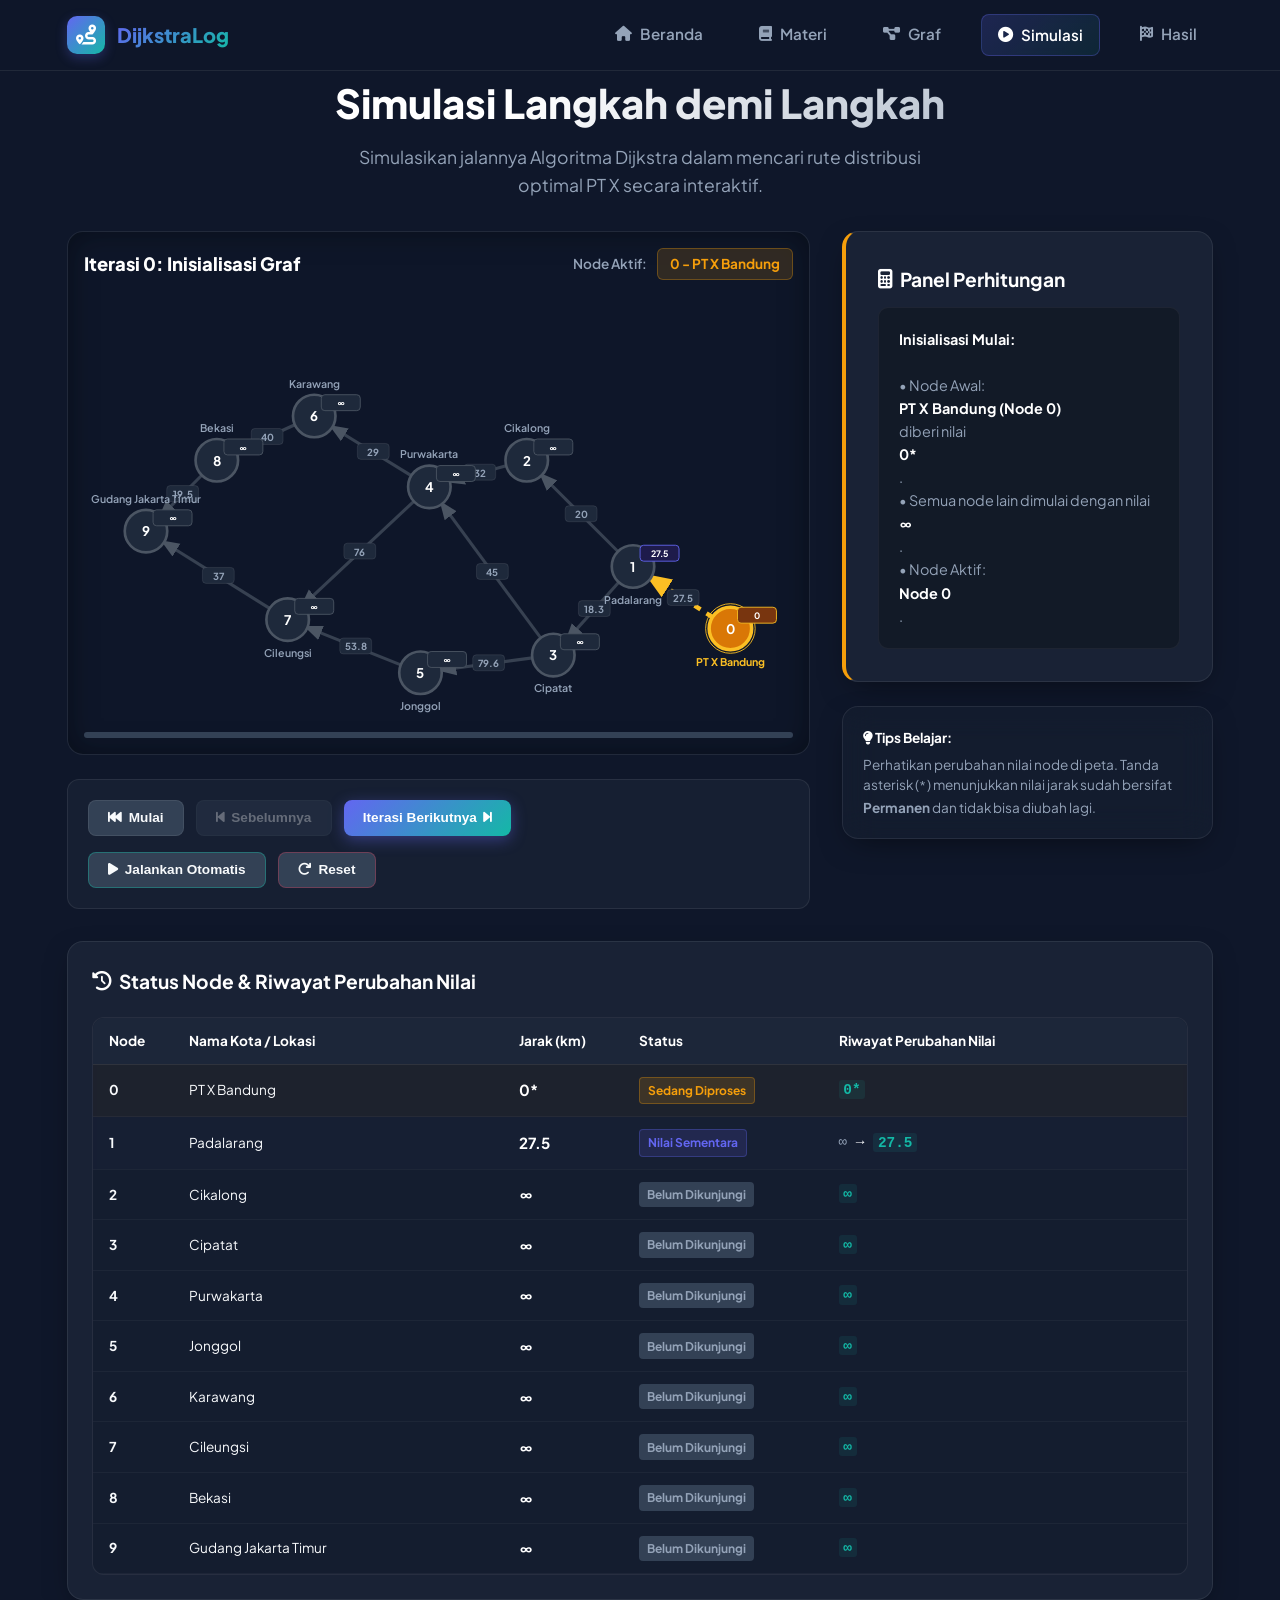
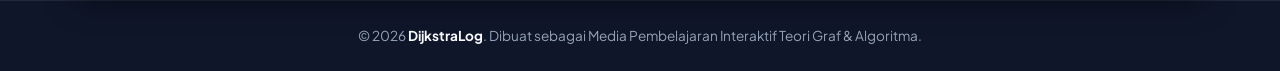
==== pages/simulasi.html @ 768b1071 "first commit" ====
<!DOCTYPE html>
<html lang="id">
<head>
  <meta charset="UTF-8">
  <meta name="viewport" content="width=device-width, initial-scale=1.0">
  <title>Simulasi Dijkstra PT X | DijkstraLog</title>
  
  <!-- Font & Icons -->
  <link rel="stylesheet" href="https://cdnjs.cloudflare.com/ajax/libs/font-awesome/6.4.0/css/all.min.css">
  
  <!-- Custom Styles -->
  <link rel="stylesheet" href="../css/style.css">
  <link rel="stylesheet" href="../css/simulasi.css">
</head>
<body>

  <!-- Navigation Header -->
  <header>
    <div class="container">
      <a href="../index.html" class="logo">
        <div class="logo-icon">
          <i class="fas fa-route"></i>
        </div>
        <span>DijkstraLog</span>
      </a>
      <nav>
        <ul>
          <li><a href="../index.html" class="nav-link"><i class="fas fa-home"></i> Beranda</a></li>
          <li><a href="materi.html" class="nav-link"><i class="fas fa-book"></i> Materi</a></li>
          <li><a href="graf.html" class="nav-link"><i class="fas fa-project-diagram"></i> Graf</a></li>
          <li><a href="simulasi.html" class="nav-link active"><i class="fas fa-play-circle"></i> Simulasi</a></li>
          <li><a href="hasil.html" class="nav-link"><i class="fas fa-flag-checkered"></i> Hasil</a></li>
        </ul>
      </nav>
    </div>
  </header>

  <!-- Main Content -->
  <main class="container">
    <div class="page-header" style="margin-bottom: 2rem;">
      <h1>Simulasi Langkah demi Langkah</h1>
      <p>Simulasikan jalannya Algoritma Dijkstra dalam mencari rute distribusi optimal PT X secara interaktif.</p>
    </div>

    <!-- Dashboard Simulasi -->
    <div class="simulation-container">
      
      <!-- Kolom Kiri/Tengah: Visualisasi & Kontrol -->
      <section class="simulation-main">
        
        <!-- Kartu Graf Visualizer -->
        <div class="sim-svg-card">
          <!-- Judul Iterasi Saat Ini -->
          <div style="display: flex; justify-content: space-between; align-items: center; margin-bottom: 0.75rem;">
            <h2 id="step-title" style="font-size: 1.15rem; font-weight: 800; color: white;">Iterasi 0</h2>
            <div id="active-node-info" style="font-size: 0.85rem; font-weight: 600; color: var(--text-muted);">
              Node Aktif: -
            </div>
          </div>
          
          <!-- Area Render SVG -->
          <div class="svg-wrapper">
            <svg id="simulation-svg" class="graph-svg" viewBox="0 0 800 480"></svg>
          </div>
          
          <!-- Progress Bar Simulasi -->
          <div class="progress-container">
            <div id="simulation-progress" class="progress-bar"></div>
          </div>
        </div>

        <!-- Toolbar Kontrol Simulasi -->
        <div class="control-toolbar">
          <div class="control-buttons">
            <button id="btn-start" class="btn btn-secondary btn-ctrl" title="Mulai dari awal">
              <i class="fas fa-fast-backward"></i> Mulai
            </button>
            <button id="btn-prev" class="btn btn-secondary btn-ctrl" title="Iterasi sebelumnya">
              <i class="fas fa-step-backward"></i> Sebelumnya
            </button>
            <button id="btn-next" class="btn btn-primary btn-ctrl" title="Iterasi berikutnya">
              Iterasi Berikutnya <i class="fas fa-step-forward"></i>
            </button>
          </div>
          
          <div class="control-buttons">
            <button id="btn-auto" class="btn btn-secondary btn-ctrl" style="border-color: rgba(20, 184, 166, 0.4);" title="Jalankan otomatis">
              <i class="fas fa-play"></i> Jalankan Otomatis
            </button>
            <button id="btn-reset" class="btn btn-secondary btn-ctrl" style="border-color: rgba(244, 63, 94, 0.3);" title="Reset simulasi">
              <i class="fas fa-redo"></i> Reset
            </button>
          </div>
        </div>

      </section>

      <!-- Kolom Kanan: Panel Hitung Rinci -->
      <section class="simulation-sidebar">
        
        <!-- Panel Perhitungan Relaksasi -->
        <div class="glass-card calc-card">
          <h3><i class="fas fa-calculator text-amber-500"></i> Panel Perhitungan</h3>
          <div id="calculation-logs" class="log-box">
            Keterangan perhitungan matematis relaksasi akan terupdate otomatis seiring langkah iterasi berjalan.
          </div>
        </div>

        <!-- Petunjuk Kunci -->
        <div class="glass-card" style="padding: 1.25rem; background: rgba(30, 41, 59, 0.3); font-size: 0.85rem;">
          <h4 style="color: white; margin-bottom: 0.4rem;"><i class="fas fa-lightbulb text-teal-400"></i> Tips Belajar:</h4>
          <p style="color: var(--text-muted); line-height: 1.5;">
            Perhatikan perubahan nilai node di peta. Tanda asterisk (<code>*</code>) menunjukkan nilai jarak sudah bersifat <strong>Permanen</strong> dan tidak bisa diubah lagi.
          </p>
        </div>

      </section>

    </div>

    <!-- Bagian Bawah: Tabel Riwayat Perubahan Jarak Node -->
    <section class="history-section" style="margin-top: 2rem;">
      <div class="glass-card" style="padding: 1.5rem;">
        <h3 style="font-size: 1.2rem; color: white; margin-bottom: 1.25rem; display: flex; align-items: center; gap: 0.5rem;">
          <i class="fas fa-history text-indigo-500"></i> Status Node & Riwayat Perubahan Nilai
        </h3>
        
        <div class="history-table-container">
          <table class="history-table" id="nodes-status-table">
            <thead>
              <tr>
                <th style="width: 80px;">Node</th>
                <th>Nama Kota / Lokasi</th>
                <th style="width: 120px;">Jarak (km)</th>
                <th style="width: 200px;">Status</th>
                <th>Riwayat Perubahan Nilai</th>
              </tr>
            </thead>
            <tbody id="nodes-status-tbody">
              <!-- Baris tabel akan di-generate oleh simulation.js -->
            </tbody>
          </table>
        </div>
      </div>
    </section>

  </main>

  <!-- Footer -->
  <footer>
    <div class="container">
      <p>&copy; 2026 <strong>DijkstraLog</strong>. Dibuat sebagai Media Pembelajaran Interaktif Teori Graf & Algoritma.</p>
    </div>
  </footer>

  <!-- Scripts -->
  <script src="../js/data-graph.js"></script>
  <script src="../js/dijkstra.js"></script>
  <script src="../js/graph-visualization.js"></script>
  <script src="../js/simulation.js"></script>
  <script src="../js/main.js"></script>

</body>
</html>
---- css/style.css ----
/**
 * style.css
 * Desain Sistem Global & Tema Premium PT X Dijkstra.
 * Menggunakan tema gelap modern dengan neon glow dan layout responsif.
 */

@import url('https://fonts.googleapis.com/css2?family=Plus+Jakarta+Sans:wght@300;400;500;600;700;800&display=swap');

:root {
  --bg-primary: #0f172a;      /* Slate 900 */
  --bg-secondary: #1e293b;    /* Slate 800 */
  --bg-tertiary: #334155;     /* Slate 700 */
  --accent-indigo: #6366f1;   /* Indigo 500 */
  --accent-teal: #14b8a6;     /* Teal 500 */
  --accent-amber: #f59e0b;    /* Amber 500 */
  --accent-rose: #f43f5e;     /* Rose 500 */
  --accent-emerald: #10b981;  /* Emerald 500 */
  --text-main: #f8fafc;       /* Slate 50 */
  --text-muted: #94a3b8;      /* Slate 400 */
  --glass-bg: rgba(30, 41, 59, 0.7);
  --glass-border: rgba(255, 255, 255, 0.08);
  --shadow-neon: 0 0 20px rgba(99, 102, 241, 0.35);
  --shadow-rose: 0 0 25px rgba(244, 63, 94, 0.5);
  --font-family: 'Plus Jakarta Sans', -apple-system, BlinkMacSystemFont, "Segoe UI", Roboto, sans-serif;
}

/* Reset & Base Styles */
* {
  margin: 0;
  padding: 0;
  box-sizing: border-box;
}

body {
  background-color: var(--bg-primary);
  color: var(--text-main);
  font-family: var(--font-family);
  line-height: 1.6;
  min-height: 100vh;
  display: flex;
  flex-direction: column;
  overflow-x: hidden;
}

/* Container */
.container {
  width: 92%;
  max-width: 1280px;
  margin: 0 auto;
  padding: 0 1rem;
}

/* Navigation Header */
header {
  background-color: rgba(15, 23, 42, 0.85);
  backdrop-filter: blur(12px);
  -webkit-backdrop-filter: blur(12px);
  border-bottom: 1px solid var(--glass-border);
  position: sticky;
  top: 0;
  z-index: 100;
  transition: all 0.3s ease;
}

header .container {
  display: flex;
  justify-content: space-between;
  align-items: center;
  height: 70px;
}

.logo {
  display: flex;
  align-items: center;
  gap: 0.75rem;
  text-decoration: none;
  font-weight: 800;
  font-size: 1.25rem;
  color: var(--text-main);
}

.logo span {
  background: linear-gradient(135deg, var(--accent-indigo), var(--accent-teal));
  -webkit-background-clip: text;
  -webkit-text-fill-color: transparent;
}

.logo-icon {
  background: linear-gradient(135deg, var(--accent-indigo), var(--accent-teal));
  width: 38px;
  height: 38px;
  border-radius: 10px;
  display: flex;
  align-items: center;
  justify-content: center;
  color: white;
  box-shadow: 0 4px 12px rgba(99, 102, 241, 0.3);
}

nav ul {
  display: flex;
  list-style: none;
  gap: 1.5rem;
}

.nav-link {
  text-decoration: none;
  color: var(--text-muted);
  font-weight: 600;
  font-size: 0.95rem;
  padding: 0.5rem 1rem;
  border-radius: 8px;
  transition: all 0.25s ease;
  display: flex;
  align-items: center;
  gap: 0.5rem;
}

.nav-link:hover {
  color: var(--text-main);
  background-color: rgba(255, 255, 255, 0.05);
}

.nav-link.active {
  color: white;
  background: linear-gradient(135deg, rgba(99, 102, 241, 0.2), rgba(20, 184, 166, 0.1));
  border: 1px solid rgba(99, 102, 241, 0.3);
}

/* Glass Card Utility */
.glass-card {
  background: var(--glass-bg);
  backdrop-filter: blur(16px);
  -webkit-backdrop-filter: blur(16px);
  border: 1px solid var(--glass-border);
  border-radius: 16px;
  padding: 2rem;
  box-shadow: 0 10px 30px -10px rgba(0, 0, 0, 0.5);
  transition: transform 0.3s ease, border-color 0.3s ease;
}

.glass-card:hover {
  border-color: rgba(99, 102, 241, 0.25);
}

/* Buttons */
.btn {
  display: inline-flex;
  align-items: center;
  justify-content: center;
  gap: 0.75rem;
  padding: 0.75rem 1.75rem;
  font-weight: 700;
  font-size: 1rem;
  text-decoration: none;
  border-radius: 12px;
  border: none;
  cursor: pointer;
  transition: all 0.3s ease;
}

.btn-primary {
  background: linear-gradient(135deg, var(--accent-indigo), var(--accent-teal));
  color: white;
  box-shadow: 0 4px 15px rgba(99, 102, 241, 0.4);
}

.btn-primary:hover {
  transform: translateY(-2px);
  box-shadow: 0 6px 20px rgba(99, 102, 241, 0.6);
}

.btn-secondary {
  background-color: var(--bg-tertiary);
  color: var(--text-main);
  border: 1px solid var(--glass-border);
}

.btn-secondary:hover {
  background-color: rgba(255, 255, 255, 0.1);
  transform: translateY(-2px);
}

/* Main Layout & Page Titles */
main {
  flex: 1;
  padding: 3rem 0;
}

.page-header {
  text-align: center;
  margin-bottom: 3rem;
}

.page-header h1 {
  font-size: 2.5rem;
  font-weight: 800;
  margin-bottom: 0.5rem;
  background: linear-gradient(135deg, #ffffff 40%, var(--text-muted));
  -webkit-background-clip: text;
  -webkit-text-fill-color: transparent;
}

.page-header p {
  color: var(--text-muted);
  font-size: 1.1rem;
  max-width: 600px;
  margin: 0 auto;
}

/* Footer */
footer {
  background-color: rgba(15, 23, 42, 0.95);
  border-top: 1px solid var(--glass-border);
  padding: 1.5rem 0;
  text-align: center;
  font-size: 0.85rem;
  color: var(--text-muted);
}

footer strong {
  color: var(--text-main);
}

/* Shared SVG Graph Classes */
.node-circle {
  fill: #1e293b;
  stroke: #4b5563;
  stroke-width: 3;
  transition: all 0.3s ease;
}

.node-id-text {
  font-size: 15px;
  font-weight: 700;
  fill: white;
  text-anchor: middle;
  pointer-events: none;
}

.node-name-text {
  font-size: 12px;
  font-weight: 600;
  fill: var(--text-muted);
  text-anchor: middle;
  pointer-events: none;
}

.edge-line {
  stroke-width: 3.5;
  transition: stroke-dashoffset 2s linear, stroke 0.3s ease, stroke-width 0.3s ease;
}

.edge-weight-bg {
  fill: #1e293b;
  stroke: rgba(255, 255, 255, 0.1);
  stroke-width: 1;
}

.edge-weight-text {
  font-size: 11px;
  font-weight: 700;
  fill: var(--text-muted);
  text-anchor: middle;
  pointer-events: none;
}

/* Node Status Coloring in General */
.status-active .node-circle {
  fill: #d97706;
  stroke: #fbbf24;
  stroke-width: 4;
}

.status-active .node-id-text {
  fill: #ffffff;
}

.status-active .node-name-text {
  fill: #fbbf24;
  font-weight: 700;
}

.status-permanent .node-circle {
  fill: #047857;
  stroke: #10b981;
  stroke-width: 3;
}

.status-permanent .node-id-text {
  fill: #ffffff;
}

.status-permanent .node-name-text {
  fill: #10b981;
}

.status-final .node-circle {
  fill: #be123c;
  stroke: #f43f5e;
  stroke-width: 4.5;
  filter: url(#neon-glow);
}

.status-final .node-id-text {
  fill: #ffffff;
}

.status-final .node-name-text {
  fill: #f43f5e;
  font-weight: 800;
  text-shadow: 0 0 10px rgba(244, 63, 94, 0.4);
}

/* Responsive Utilities */
@media (max-width: 768px) {
  header .container {
    flex-direction: column;
    height: auto;
    padding: 1rem;
    gap: 1rem;
  }
  
  nav ul {
    flex-wrap: wrap;
    justify-content: center;
    gap: 0.5rem;
  }
  
  .nav-link {
    font-size: 0.85rem;
    padding: 0.4rem 0.8rem;
  }

  .page-header h1 {
    font-size: 2rem;
  }
}
---- css/simulasi.css ----
/**
 * simulasi.css
 * Dashboard Simulasi Interaktif Algoritma Dijkstra PT X.
 */

/* Layout Utama Dashboard */
.simulation-container {
  display: grid;
  grid-template-columns: 2fr 1fr;
  gap: 2rem;
  margin-bottom: 2rem;
}

@media (max-width: 1100px) {
  .simulation-container {
    grid-template-columns: 1fr;
  }
}

/* Panel Visualisasi Graf (Tengah/Kiri) */
.simulation-main {
  display: flex;
  flex-direction: column;
  gap: 1.5rem;
}

.sim-svg-card {
  padding: 1rem;
  background: rgba(15, 23, 42, 0.7);
  border: 1px solid var(--glass-border);
  border-radius: 16px;
  position: relative;
  box-shadow: inset 0 0 30px rgba(0, 0, 0, 0.4);
}

.progress-container {
  width: 100%;
  height: 6px;
  background-color: var(--bg-tertiary);
  border-radius: 3px;
  overflow: hidden;
  margin-top: 0.5rem;
}

.progress-bar {
  height: 100%;
  width: 0%;
  background: linear-gradient(90deg, var(--accent-indigo), var(--accent-teal));
  transition: width 0.3s ease;
}

/* Panel Kontrol (Toolbar di bawah Graf) */
.control-toolbar {
  display: flex;
  justify-content: space-between;
  align-items: center;
  flex-wrap: wrap;
  gap: 1rem;
  padding: 1.25rem;
  background: rgba(30, 41, 59, 0.5);
  border: 1px solid var(--glass-border);
  border-radius: 12px;
}

.control-buttons {
  display: flex;
  gap: 0.75rem;
  flex-wrap: wrap;
}

.btn-ctrl {
  padding: 0.6rem 1.2rem;
  font-size: 0.85rem;
  font-weight: 700;
  border-radius: 8px;
  display: flex;
  align-items: center;
  gap: 0.4rem;
}

.btn-ctrl:disabled {
  opacity: 0.35;
  cursor: not-allowed;
  transform: none !important;
  box-shadow: none !important;
}

.btn-playing {
  background-color: var(--accent-rose) !important;
  color: white !important;
  border-color: var(--accent-rose) !important;
}

.btn-success-pulse {
  background: var(--accent-rose) !important;
  color: white !important;
  animation: pulseSuccess 2s infinite;
}

@keyframes pulseSuccess {
  0% {
    box-shadow: 0 0 0 0 rgba(244, 63, 94, 0.7);
  }
  70% {
    box-shadow: 0 0 0 10px rgba(244, 63, 94, 0);
  }
  100% {
    box-shadow: 0 0 0 0 rgba(244, 63, 94, 0);
  }
}

/* Panel Status (Kanan) */
.simulation-sidebar {
  display: flex;
  flex-direction: column;
  gap: 1.5rem;
}

/* Panel Perhitungan */
.calc-card {
  border-left: 4px solid var(--accent-amber);
}

.calc-card h3 {
  font-size: 1.2rem;
  color: white;
  margin-bottom: 0.75rem;
  display: flex;
  align-items: center;
  gap: 0.5rem;
}

.active-node-badge {
  background-color: rgba(245, 158, 11, 0.15);
  color: var(--accent-amber);
  padding: 0.25rem 0.75rem;
  border-radius: 6px;
  border: 1px solid rgba(245, 158, 11, 0.3);
  font-weight: 700;
  margin-left: 0.5rem;
  display: inline-block;
}

.log-box {
  background: rgba(0, 0, 0, 0.25);
  border: 1px solid rgba(255, 255, 255, 0.05);
  border-radius: 10px;
  padding: 1.25rem;
  font-size: 0.9rem;
  min-height: 180px;
  display: flex;
  flex-direction: column;
  justify-content: center;
  color: var(--text-muted);
}

.log-box strong {
  color: white;
}

/* Tabel Riwayat & Status (Bawah) */
.history-table-container {
  overflow-x: auto;
  border-radius: 12px;
  border: 1px solid var(--glass-border);
  background: rgba(15, 23, 42, 0.4);
}

.history-table {
  width: 100%;
  border-collapse: collapse;
  text-align: left;
  font-size: 0.85rem;
}

.history-table th {
  background-color: rgba(30, 41, 59, 0.85);
  color: white;
  padding: 0.75rem 1rem;
  font-weight: 700;
  border-bottom: 1px solid var(--glass-border);
}

.history-table td {
  padding: 0.75rem 1rem;
  border-bottom: 1px solid rgba(255, 255, 255, 0.04);
}

/* Status Badges */
.badge {
  display: inline-block;
  padding: 0.2rem 0.5rem;
  font-weight: 700;
  font-size: 0.75rem;
  border-radius: 4px;
}

.badge-unvisited {
  background-color: var(--bg-tertiary);
  color: var(--text-muted);
}

.badge-active {
  background-color: rgba(245, 158, 11, 0.15);
  color: var(--accent-amber);
  border: 1px solid rgba(245, 158, 11, 0.3);
}

.badge-permanent {
  background-color: rgba(16, 185, 129, 0.15);
  color: var(--accent-emerald);
  border: 1px solid rgba(16, 185, 129, 0.3);
}

.badge-discovered {
  background-color: rgba(99, 102, 241, 0.15);
  color: var(--accent-indigo);
  border: 1px solid rgba(99, 102, 241, 0.3);
}

/* Row Coloring */
.row-active {
  background-color: rgba(245, 158, 11, 0.04);
}

.row-permanent {
  background-color: rgba(16, 185, 129, 0.03);
}

.row-discovered {
  background-color: rgba(99, 102, 241, 0.02);
}

/* History Column Visuals */
.history-cell {
  font-family: 'Courier New', Courier, monospace;
  font-size: 0.9rem;
}

.hist-old {
  color: var(--text-muted);
}

.hist-current {
  color: var(--accent-teal);
  background: rgba(20, 184, 166, 0.1);
  padding: 0.1rem 0.3rem;
  border-radius: 3px;
}

.dist-cell {
  font-size: 0.95rem;
  color: white;
}

/* SVG ANIMATIONS AND GRAPH STYLES */
.node-glow {
  stroke: inherit;
  fill: none;
  animation: pulseGlow 2s infinite;
}

.status-active .node-glow {
  stroke: #fbbf24;
}

.status-final .node-glow {
  stroke: #f43f5e;
}

/* Garis Edge yang Sedang Diproses */
.edge-active {
  stroke-dasharray: 8;
  animation: dashFlow 1s linear infinite;
  stroke-width: 5;
}

/* Garis Edge Rute Final */
.edge-final {
  stroke-width: 6;
  filter: url(#neon-glow);
  stroke-dasharray: none;
}

/* Animasi mengalir pada panah edge */
@keyframes dashFlow {
  to {
    stroke-dashoffset: -20;
  }
}

@keyframes pulseGlow {
  0% {
    opacity: 0.1;
    r: 25px;
  }
  50% {
    opacity: 0.55;
    r: 32px;
  }
  100% {
    opacity: 0.1;
    r: 25px;
  }
}

.node-badge-bg {
  stroke-width: 1;
}

.node-badge-bg.badge-unvisited { fill: #1e293b; stroke: #4b5563; }
.node-badge-bg.badge-active { fill: #78350f; stroke: #fbbf24; }
.node-badge-bg.badge-permanent { fill: #064e3b; stroke: #10b981; }
.node-badge-bg.badge-discovered { fill: #1e1b4b; stroke: #6366f1; }
.node-badge-bg.badge-final { fill: #881337; stroke: #f43f5e; }

.node-badge-text {
  font-size: 10px;
  font-weight: 700;
  fill: white;
  text-anchor: middle;
  pointer-events: none;
}
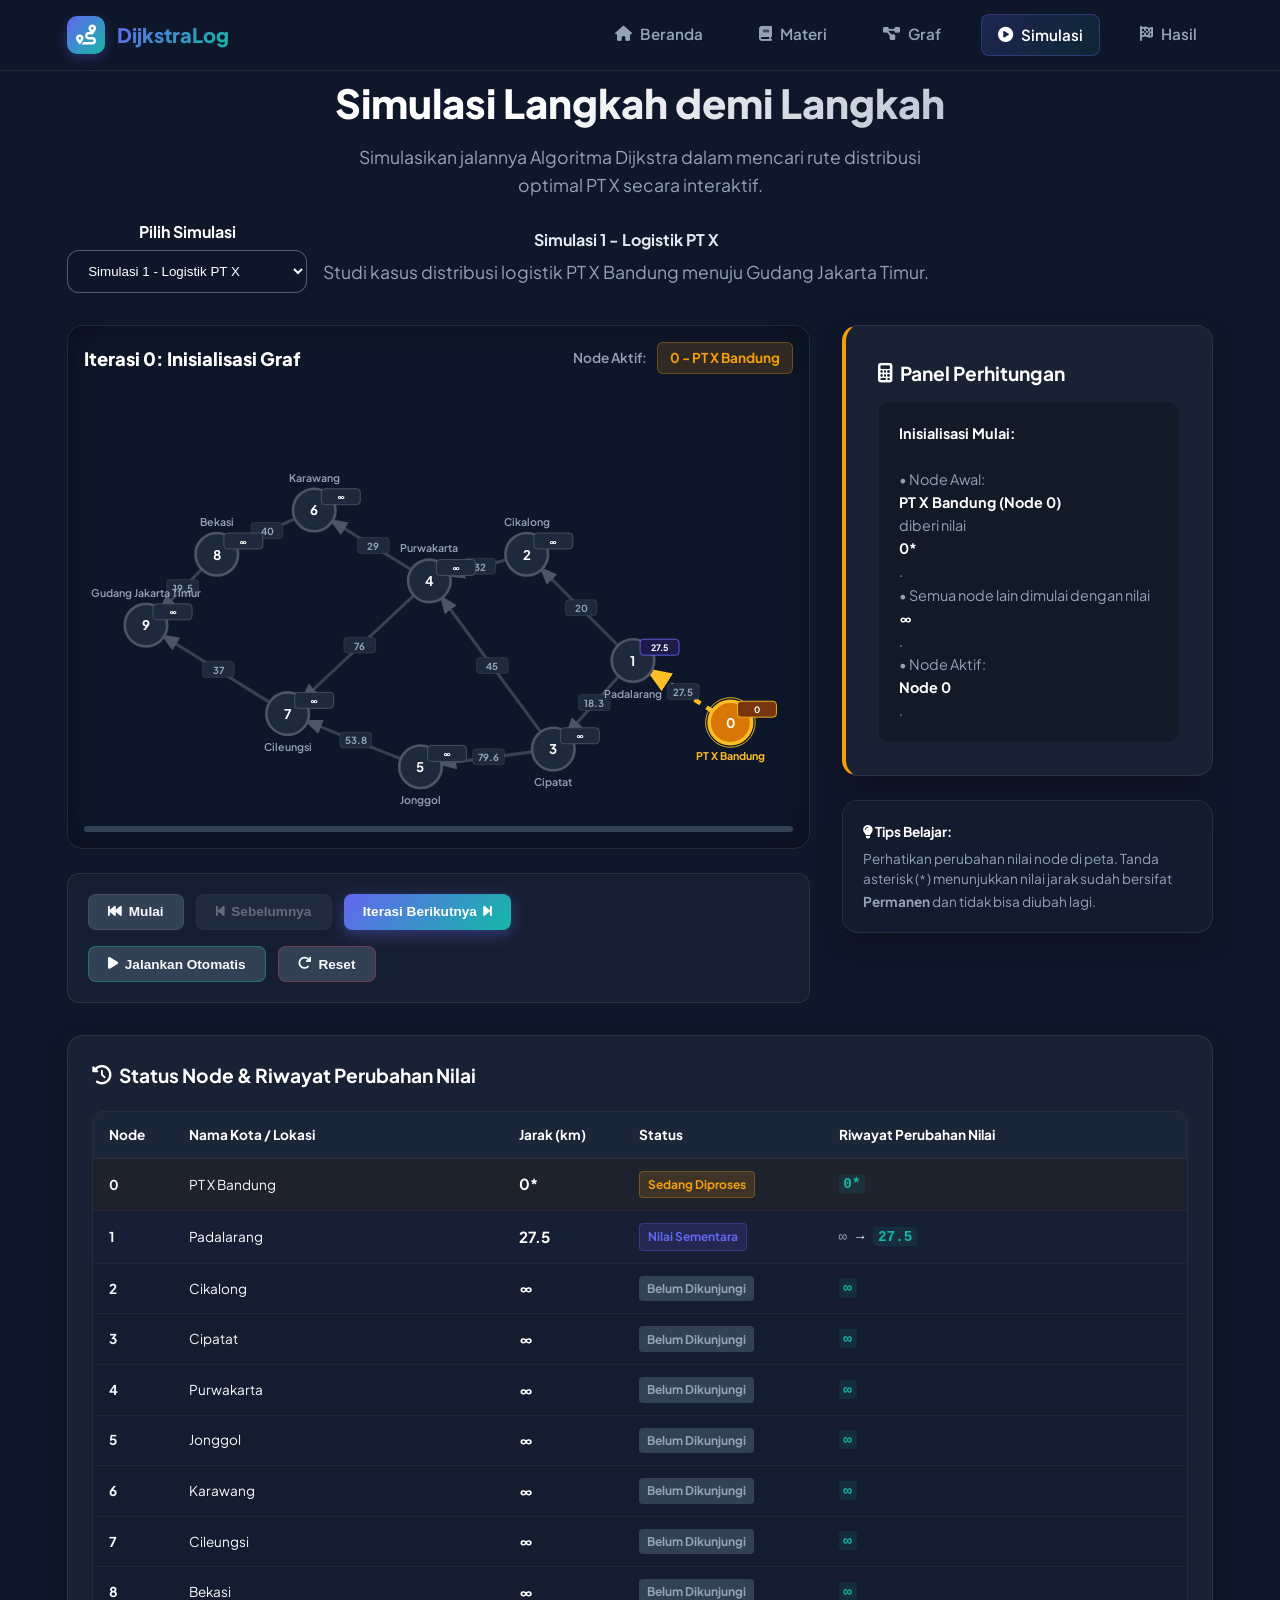
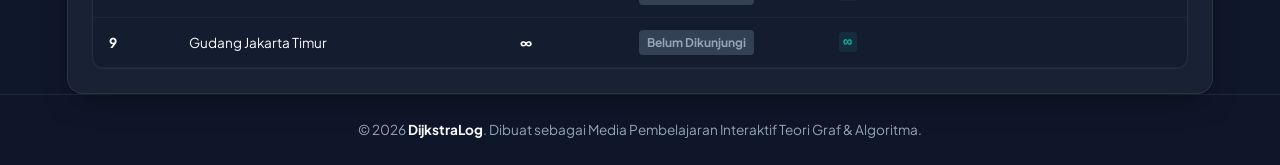
==== commit 6d855937: "update" ====
--- a/pages/simulasi.html
+++ b/pages/simulasi.html
@@ -1,17 +1,19 @@
 <!DOCTYPE html>
 <html lang="id">
+
 <head>
   <meta charset="UTF-8">
   <meta name="viewport" content="width=device-width, initial-scale=1.0">
   <title>Simulasi Dijkstra PT X | DijkstraLog</title>
-  
+
   <!-- Font & Icons -->
   <link rel="stylesheet" href="https://cdnjs.cloudflare.com/ajax/libs/font-awesome/6.4.0/css/all.min.css">
-  
+
   <!-- Custom Styles -->
   <link rel="stylesheet" href="../css/style.css">
   <link rel="stylesheet" href="../css/simulasi.css">
 </head>
+
 <body>
 
   <!-- Navigation Header -->
@@ -40,14 +42,30 @@
     <div class="page-header" style="margin-bottom: 2rem;">
       <h1>Simulasi Langkah demi Langkah</h1>
       <p>Simulasikan jalannya Algoritma Dijkstra dalam mencari rute distribusi optimal PT X secara interaktif.</p>
+      <div class="simulation-select-row"
+        style="margin-top: 1.25rem; display: flex; flex-wrap: wrap; gap: 1rem; align-items: center;">
+        <div style="display: flex; flex-direction: column; gap: 0.35rem;">
+          <label for="graph-selector" style="font-weight: 700; color: white;">Pilih Simulasi</label>
+          <select id="graph-selector"
+            style="min-width: 240px; padding: 0.75rem 1rem; border-radius: 0.75rem; border: 1px solid rgba(148, 163, 184, 0.5); background: rgba(15, 23, 42, 0.9); color: white;">
+            <option value="logistik">Simulasi 1 - Logistik PT X</option>
+            <option value="sederhana">Simulasi 2 - Graf Sederhana</option>
+            <option value="kompleks">Simulasi 3 - Graf Kompleks</option>
+          </select>
+        </div>
+        <div style="display: flex; flex-direction: column; gap: 0.35rem;">
+          <span id="simulation-graph-title" style="font-weight: 700; color: #e2e8f0;"></span>
+          <p id="graph-description" style="margin: 0; color: #94a3b8; max-width: 760px;"></p>
+        </div>
+      </div>
     </div>
 
     <!-- Dashboard Simulasi -->
     <div class="simulation-container">
-      
+
       <!-- Kolom Kiri/Tengah: Visualisasi & Kontrol -->
       <section class="simulation-main">
-        
+
         <!-- Kartu Graf Visualizer -->
         <div class="sim-svg-card">
           <!-- Judul Iterasi Saat Ini -->
@@ -57,12 +75,12 @@
               Node Aktif: -
             </div>
           </div>
-          
+
           <!-- Area Render SVG -->
           <div class="svg-wrapper">
             <svg id="simulation-svg" class="graph-svg" viewBox="0 0 800 480"></svg>
           </div>
-          
+
           <!-- Progress Bar Simulasi -->
           <div class="progress-container">
             <div id="simulation-progress" class="progress-bar"></div>
@@ -82,12 +100,14 @@
               Iterasi Berikutnya <i class="fas fa-step-forward"></i>
             </button>
           </div>
-          
+
           <div class="control-buttons">
-            <button id="btn-auto" class="btn btn-secondary btn-ctrl" style="border-color: rgba(20, 184, 166, 0.4);" title="Jalankan otomatis">
+            <button id="btn-auto" class="btn btn-secondary btn-ctrl" style="border-color: rgba(20, 184, 166, 0.4);"
+              title="Jalankan otomatis">
               <i class="fas fa-play"></i> Jalankan Otomatis
             </button>
-            <button id="btn-reset" class="btn btn-secondary btn-ctrl" style="border-color: rgba(244, 63, 94, 0.3);" title="Reset simulasi">
+            <button id="btn-reset" class="btn btn-secondary btn-ctrl" style="border-color: rgba(244, 63, 94, 0.3);"
+              title="Reset simulasi">
               <i class="fas fa-redo"></i> Reset
             </button>
           </div>
@@ -97,7 +117,7 @@
 
       <!-- Kolom Kanan: Panel Hitung Rinci -->
       <section class="simulation-sidebar">
-        
+
         <!-- Panel Perhitungan Relaksasi -->
         <div class="glass-card calc-card">
           <h3><i class="fas fa-calculator text-amber-500"></i> Panel Perhitungan</h3>
@@ -108,9 +128,11 @@
 
         <!-- Petunjuk Kunci -->
         <div class="glass-card" style="padding: 1.25rem; background: rgba(30, 41, 59, 0.3); font-size: 0.85rem;">
-          <h4 style="color: white; margin-bottom: 0.4rem;"><i class="fas fa-lightbulb text-teal-400"></i> Tips Belajar:</h4>
+          <h4 style="color: white; margin-bottom: 0.4rem;"><i class="fas fa-lightbulb text-teal-400"></i> Tips Belajar:
+          </h4>
           <p style="color: var(--text-muted); line-height: 1.5;">
-            Perhatikan perubahan nilai node di peta. Tanda asterisk (<code>*</code>) menunjukkan nilai jarak sudah bersifat <strong>Permanen</strong> dan tidak bisa diubah lagi.
+            Perhatikan perubahan nilai node di peta. Tanda asterisk (<code>*</code>) menunjukkan nilai jarak sudah
+            bersifat <strong>Permanen</strong> dan tidak bisa diubah lagi.
           </p>
         </div>
 
@@ -121,10 +143,11 @@
     <!-- Bagian Bawah: Tabel Riwayat Perubahan Jarak Node -->
     <section class="history-section" style="margin-top: 2rem;">
       <div class="glass-card" style="padding: 1.5rem;">
-        <h3 style="font-size: 1.2rem; color: white; margin-bottom: 1.25rem; display: flex; align-items: center; gap: 0.5rem;">
+        <h3
+          style="font-size: 1.2rem; color: white; margin-bottom: 1.25rem; display: flex; align-items: center; gap: 0.5rem;">
           <i class="fas fa-history text-indigo-500"></i> Status Node & Riwayat Perubahan Nilai
         </h3>
-        
+
         <div class="history-table-container">
           <table class="history-table" id="nodes-status-table">
             <thead>
@@ -149,7 +172,8 @@
   <!-- Footer -->
   <footer>
     <div class="container">
-      <p>&copy; 2026 <strong>DijkstraLog</strong>. Dibuat sebagai Media Pembelajaran Interaktif Teori Graf & Algoritma.</p>
+      <p>&copy; 2026 <strong>DijkstraLog</strong>. Dibuat sebagai Media Pembelajaran Interaktif Teori Graf & Algoritma.
+      </p>
     </div>
   </footer>
 
@@ -161,4 +185,5 @@
   <script src="../js/main.js"></script>
 
 </body>
-</html>
+
+</html>
